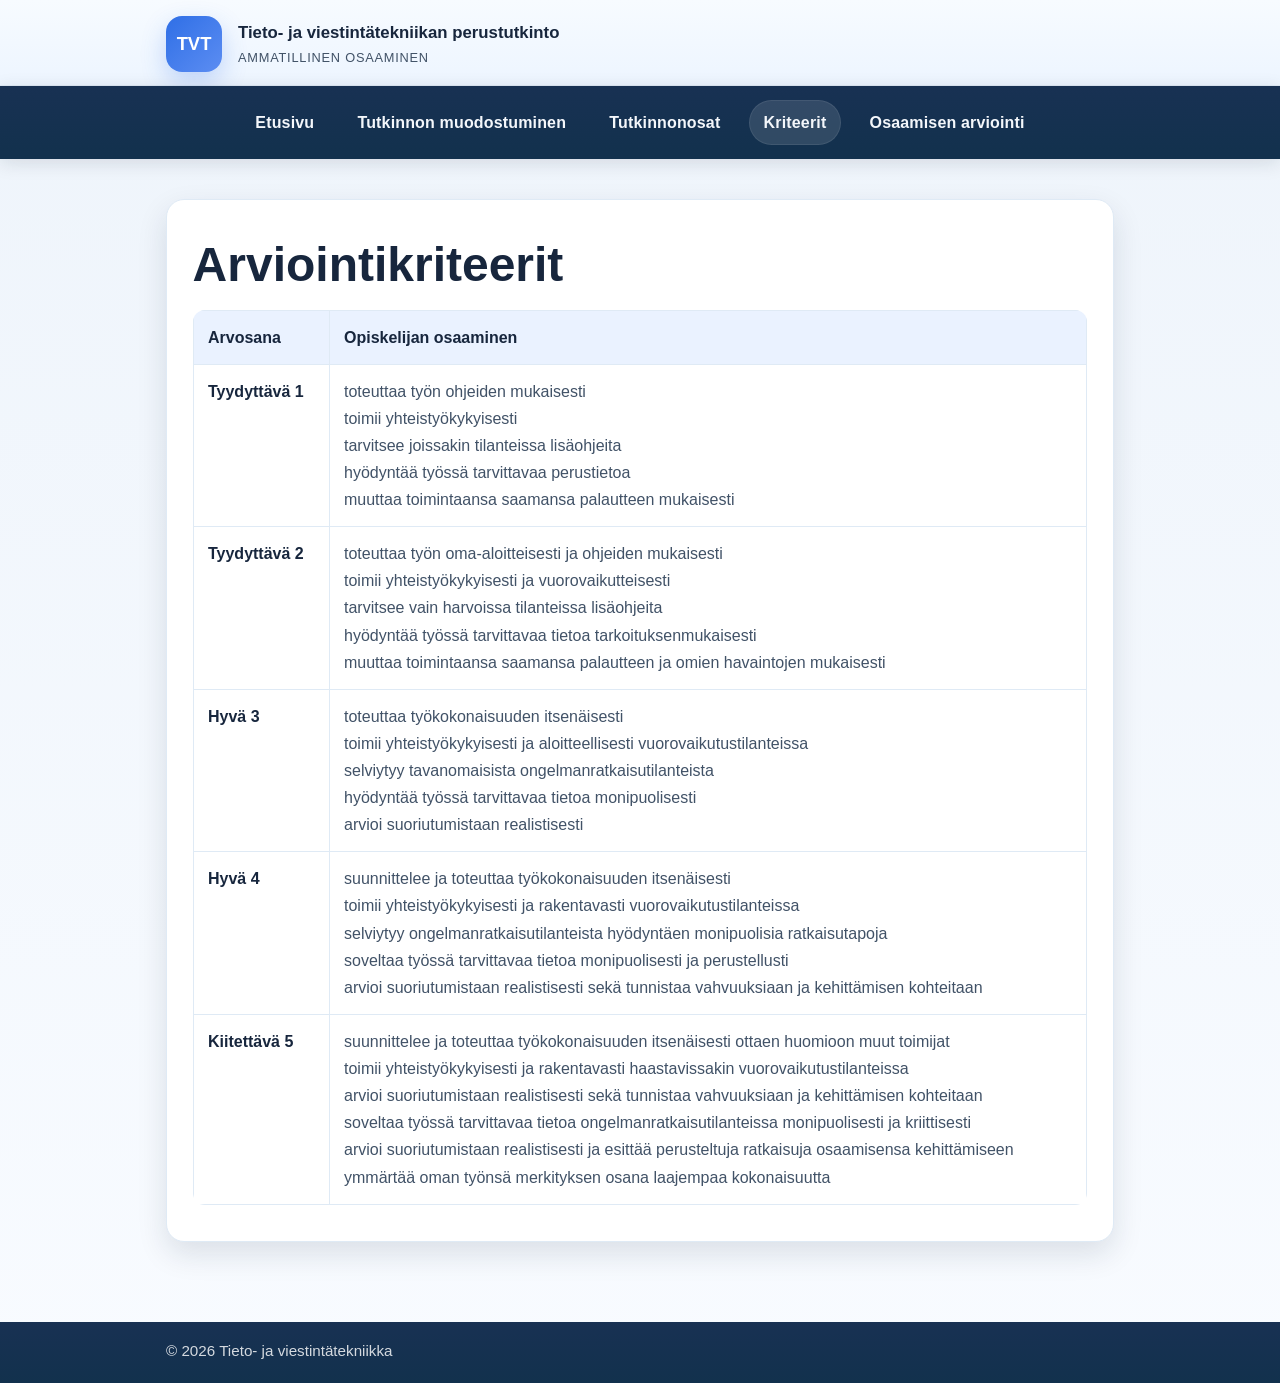
==== kriteerit.html @ acc20338 "muutettu html" ====
<!DOCTYPE html>
<html lang="fi">
  <head>
    <meta charset="UTF-8" />
    <meta name="viewport" content="width=device-width, initial-scale=1.0" />
    <title>Arviointikriteerit</title>
    <link rel="stylesheet" href="style.css" />
  </head>
  <body class="page-criteria">
    <header class="site-header">
      <div class="brand">
        <div class="brand-mark">TVT</div>
        <div class="brand-copy">
          <div class="brand-name">Tieto- ja viestintätekniikan perustutkinto</div>
          <div class="brand-subtitle">Ammatillinen osaaminen</div>
        </div>
      </div>
    </header>

    <nav>
      <ul class="nav-list">
        <li><a href="index.html">Etusivu</a></li>
        <li><a href="tutkinnon-muodostuminen.html">Tutkinnon muodostuminen</a></li>
        <li><a href="tutkinnonosat.html">Tutkinnonosat</a></li>
        <li><a href="kriteerit.html">Kriteerit</a></li>
        <li><a href="osaamisen-arviointi.html">Osaamisen arviointi</a></li>
      </ul>
    </nav>

    <main class="container">
      <article class="card">
        <h1>Arviointikriteerit</h1>

        <table>
          <thead>
            <tr>
              <th>Arvosana</th>
              <th>Opiskelijan osaaminen</th>
            </tr>
          </thead>
          <tbody>
            <tr>
              <td><strong>Tyydyttävä 1</strong></td>
              <td>
                toteuttaa työn ohjeiden mukaisesti<br />
                toimii yhteistyökykyisesti<br />
                tarvitsee joissakin tilanteissa lisäohjeita<br />
                hyödyntää työssä tarvittavaa perustietoa<br />
                muuttaa toimintaansa saamansa palautteen mukaisesti
              </td>
            </tr>
            <tr>
              <td><strong>Tyydyttävä 2</strong></td>
              <td>
                toteuttaa työn oma-aloitteisesti ja ohjeiden mukaisesti<br />
                toimii yhteistyökykyisesti ja vuorovaikutteisesti<br />
                tarvitsee vain harvoissa tilanteissa lisäohjeita<br />
                hyödyntää työssä tarvittavaa tietoa tarkoituksenmukaisesti<br />
                muuttaa toimintaansa saamansa palautteen ja omien havaintojen mukaisesti
              </td>
            </tr>
            <tr>
              <td><strong>Hyvä 3</strong></td>
              <td>
                toteuttaa työkokonaisuuden itsenäisesti<br />
                toimii yhteistyökykyisesti ja aloitteellisesti vuorovaikutustilanteissa<br />
                selviytyy tavanomaisista ongelmanratkaisutilanteista<br />
                hyödyntää työssä tarvittavaa tietoa monipuolisesti<br />
                arvioi suoriutumistaan realistisesti
              </td>
            </tr>
            <tr>
              <td><strong>Hyvä 4</strong></td>
              <td>
                suunnittelee ja toteuttaa työkokonaisuuden itsenäisesti<br />
                toimii yhteistyökykyisesti ja rakentavasti vuorovaikutustilanteissa<br />
                selviytyy ongelmanratkaisutilanteista hyödyntäen monipuolisia ratkaisutapoja<br />
                soveltaa työssä tarvittavaa tietoa monipuolisesti ja perustellusti<br />
                arvioi suoriutumistaan realistisesti sekä tunnistaa vahvuuksiaan ja kehittämisen kohteitaan
              </td>
            </tr>
            <tr>
              <td><strong>Kiitettävä 5</strong></td>
              <td>
                suunnittelee ja toteuttaa työkokonaisuuden itsenäisesti ottaen huomioon muut toimijat<br />
                toimii yhteistyökykyisesti ja rakentavasti haastavissakin vuorovaikutustilanteissa<br />
                arvioi suoriutumistaan realistisesti sekä tunnistaa vahvuuksiaan ja kehittämisen kohteitaan<br />
                soveltaa työssä tarvittavaa tietoa ongelmanratkaisutilanteissa monipuolisesti ja kriittisesti<br />
                arvioi suoriutumistaan realistisesti ja esittää perusteltuja ratkaisuja osaamisensa kehittämiseen<br />
                ymmärtää oman työnsä merkityksen osana laajempaa kokonaisuutta
              </td>
            </tr>
          </tbody>
        </table>
      </article>
    </main>

    <footer class="site-footer">
      <div class="footer-inner">
        <p>© 2026 Tieto- ja viestintätekniikka</p>
      </div>
    </footer>
  </body>
</html>
---- style.css ----
:root {
  --bg: #eef4fb;
  --bg-strong: #dfeaf7;
  --card: #ffffff;
  --text: #17263d;
  --muted: #415267;
  --nav-bg: #183153;
  --nav-text: #f4f7fb;
  --accent: #2f6fe6;
  --accent-soft: #eaf2ff;
  --border: #dfeaf5;
  --shadow: rgba(15, 36, 61, 0.12);
}

* {
  box-sizing: border-box;
}

html {
  scroll-behavior: smooth;
}

body {
  margin: 0;
  font-family: Arial, Helvetica, sans-serif;
  background: linear-gradient(180deg, var(--bg) 0%, #f8fbff 100%);
  color: var(--text);
  line-height: 1.7;
  min-height: 100vh;
  display: flex;
  flex-direction: column;
}

.site-header {
  background: linear-gradient(180deg, #f7fbff 0%, #edf5ff 100%);
  border-bottom: 1px solid var(--border);
}

.brand {
  max-width: 980px;
  margin: 0 auto;
  padding: 1rem 1rem 0.8rem;
  display: flex;
  align-items: center;
  justify-content: flex-start;
  gap: 1rem;
}

.brand-mark {
  width: 56px;
  height: 56px;
  border-radius: 16px;
  background: linear-gradient(135deg, var(--accent) 0%, #5c8df2 100%);
  color: #fff;
  display: flex;
  align-items: center;
  justify-content: center;
  font-size: 1.15rem;
  font-weight: 800;
  box-shadow: 0 10px 24px rgba(47, 111, 230, 0.25);
}

.brand-copy {
  display: flex;
  flex-direction: column;
}

.brand-name {
  font-size: 1.05rem;
  font-weight: 800;
  color: var(--text);
}

.brand-subtitle {
  font-size: 0.8rem;
  letter-spacing: 0.06em;
  text-transform: uppercase;
  color: var(--muted);
}

.site-footer {
  background: linear-gradient(180deg, var(--nav-bg) 0%, #12314d 100%);
  color: var(--nav-text);
  margin-top: auto;
}

.footer-inner {
  max-width: 980px;
  margin: 0 auto;
  padding: 1rem 1rem 1.2rem;
  display: flex;
  justify-content: flex-start;
  align-items: center;
  gap: 1rem;
  flex-wrap: wrap;
}

.site-footer p {
  margin: 0;
  color: rgba(255, 255, 255, 0.82);
  font-size: 0.95rem;
}

nav {
  background: linear-gradient(180deg, var(--nav-bg) 0%, #12314d 100%);
  padding: 0.9rem 1.25rem;
  box-shadow: 0 4px 18px rgba(17, 30, 45, 0.12);
  position: sticky;
  top: 0;
  z-index: 10;
}

.nav-list {
  list-style: none;
  display: flex;
  flex-wrap: wrap;
  gap: 0.55rem 0.9rem;
  justify-content: center;
  align-items: center;
  margin: 0;
  padding: 0;
}

.nav-list li {
  display: flex;
}

.nav-list a {
  color: var(--nav-text);
  text-decoration: none;
  font-weight: 700;
  letter-spacing: 0.01em;
  padding: 0.55rem 0.9rem;
  border-radius: 999px;
  transition: background-color 0.2s ease, transform 0.2s ease;
}

.nav-list a:hover {
  background: rgba(255, 255, 255, 0.08);
  transform: translateY(-1px);
}

.page-home .nav-list li:nth-child(1) a,
.page-structure .nav-list li:nth-child(2) a,
.page-modules .nav-list li:nth-child(3) a,
.page-criteria .nav-list li:nth-child(4) a,
.page-assessment .nav-list li:nth-child(5) a {
  background: rgba(255, 255, 255, 0.12);
  box-shadow: inset 0 0 0 1px rgba(255, 255, 255, 0.08);
}

.container {
  max-width: 980px;
  margin: 2.5rem auto;
  padding: 0 1rem 2.5rem;
  width: 100%;
}

.card {
  background: var(--card);
  border: 1px solid var(--border);
  border-radius: 18px;
  box-shadow: 0 12px 30px var(--shadow);
  padding: 2.25rem 1.6rem;
}

h1,
h2,
h3 {
  color: var(--text);
  margin-top: 0;
}

h1 {
  font-size: clamp(2.2rem, 4vw, 3rem);
  line-height: 1.2;
  margin-bottom: 1rem;
}

h2 {
  border-bottom: 2px solid var(--border);
  padding-bottom: 0.5rem;
  margin-top: 2rem;
  margin-bottom: 1rem;
}

p,
li,
td {
  color: var(--muted);
}

strong {
  color: var(--text);
}

p {
  margin: 0.85rem 0;
}

table {
  width: 100%;
  border-collapse: collapse;
  margin-top: 1rem;
  overflow: hidden;
  border-radius: 12px;
}

th,
td {
  border: 1px solid var(--border);
  padding: 0.8rem 0.9rem;
  vertical-align: top;
  text-align: left;
}

th {
  background: var(--accent-soft);
  color: var(--text);
  font-weight: 700;
}

ul {
  padding-left: 1.5rem;
}

ul ul {
  margin-top: 0.45rem;
}

.info {
  font-weight: 700;
  color: var(--text);
}

.module {
  border-bottom: 1px solid var(--border);
}

.module details > summary {
  list-style: none;
  display: flex;
  align-items: center;
  justify-content: space-between;
  gap: 1rem;
  padding: 1.1rem 0.25rem;
  cursor: pointer;
}

.module details > summary::-webkit-details-marker {
  display: none;
}

.module-title {
  color: var(--text);
  font-size: 1.15rem;
  font-weight: 700;
}

.module-meta {
  display: flex;
  flex-wrap: wrap;
  gap: 0.5rem 1rem;
  color: var(--muted);
  font-size: 0.9rem;
  font-weight: 700;
  white-space: nowrap;
}

.module details > summary::after {
  content: "+";
  color: var(--accent);
  font-size: 1.4rem;
  font-weight: 700;
}

.module details[open] > summary::after {
  content: "-";
}

.module-content {
  padding: 0 0.25rem 1rem;
}

.module-content h3 {
  margin-top: 1rem;
}

@media (max-width: 600px) {
  .brand {
    padding-top: 0.8rem;
  }

  .brand-name {
    font-size: 0.9rem;
  }

  .brand-subtitle {
    font-size: 0.68rem;
  }

  nav {
    padding: 0.7rem 1rem;
  }

  .nav-list {
    flex-direction: column;
    align-items: stretch;
  }

  .nav-list a {
    display: block;
    text-align: center;
  }

  .container {
    padding: 0 0.75rem 1.5rem;
    margin: 1.5rem auto;
  }

  .card {
    padding: 1.25rem 1rem;
    border-radius: 14px;
  }

  th,
  td {
    padding: 0.7rem 0.6rem;
  }

  .footer-inner {
    flex-direction: column;
    align-items: flex-start;
  }

  .module details > summary {
    align-items: flex-start;
    flex-wrap: wrap;
  }

  .module-meta {
    white-space: normal;
  }
}
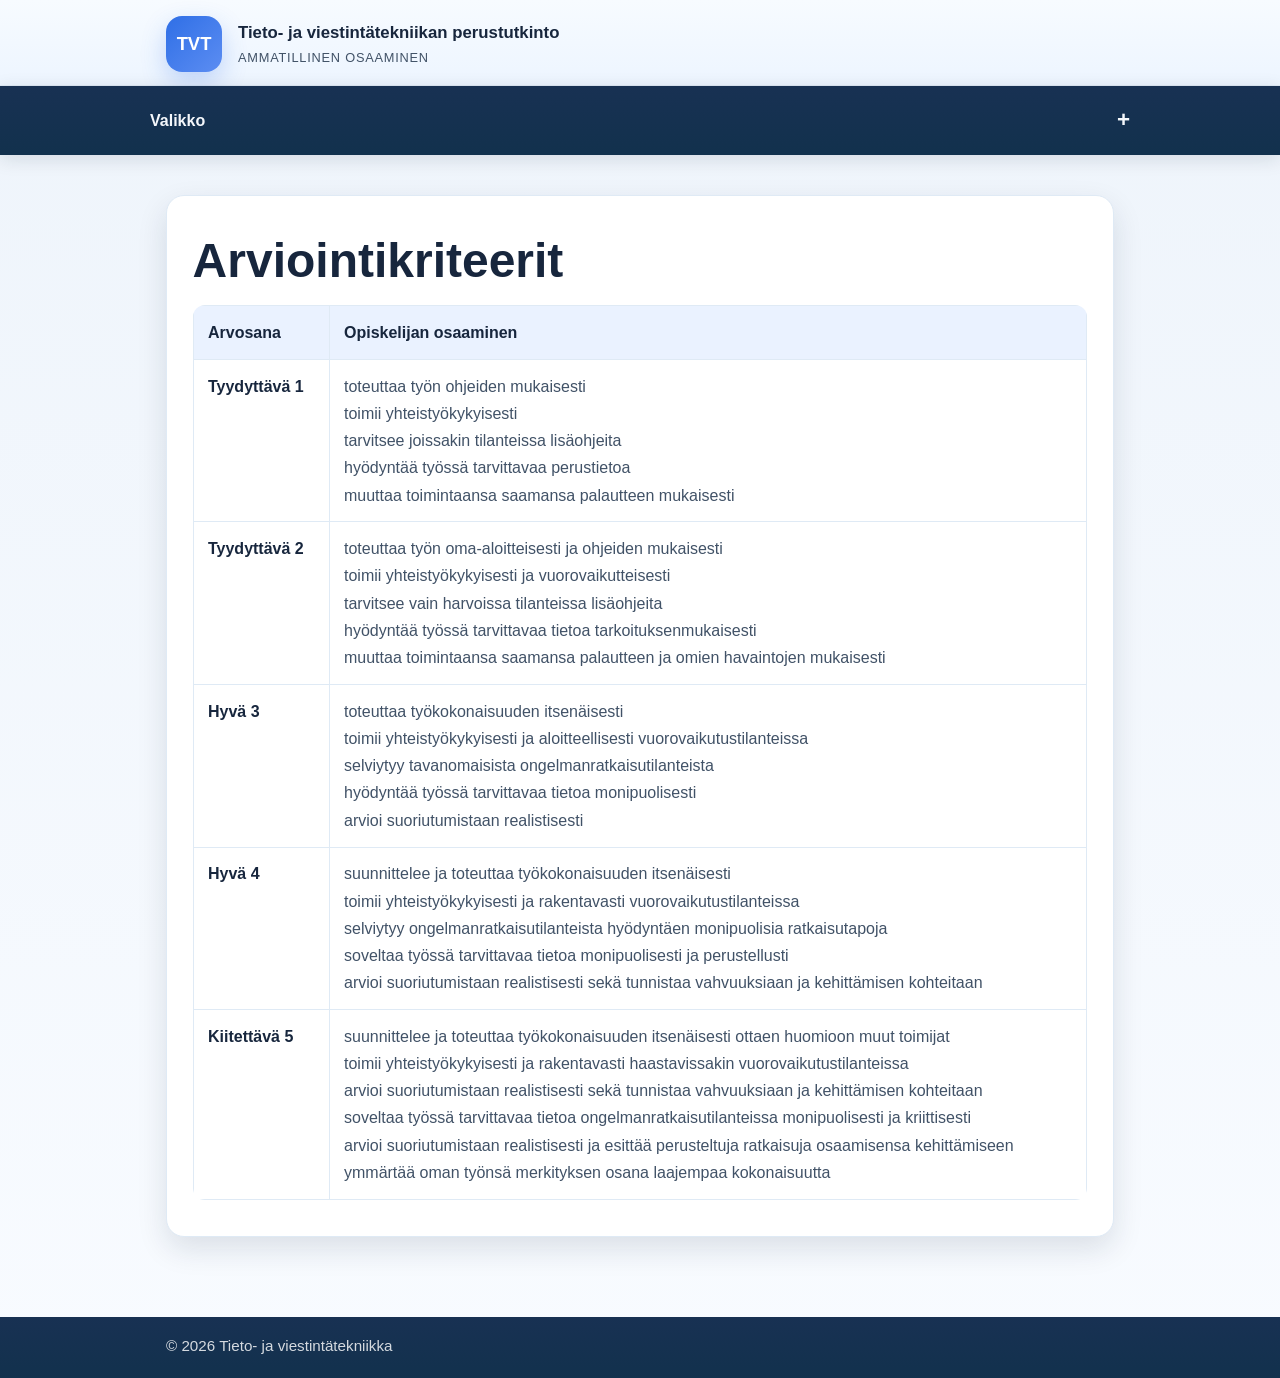
==== commit 5dcd0d3d: "valikoiden tekeminen" ====
--- a/kriteerit.html
+++ b/kriteerit.html
@@ -8,23 +8,26 @@
   </head>
   <body class="page-criteria">
     <header class="site-header">
-      <div class="brand">
+      <a class="brand" href="index.html" aria-label="Tieto- ja viestintätekniikan perustutkinto, etusivu">
         <div class="brand-mark">TVT</div>
         <div class="brand-copy">
           <div class="brand-name">Tieto- ja viestintätekniikan perustutkinto</div>
           <div class="brand-subtitle">Ammatillinen osaaminen</div>
         </div>
-      </div>
+      </a>
     </header>
 
     <nav>
-      <ul class="nav-list">
-        <li><a href="index.html">Etusivu</a></li>
-        <li><a href="tutkinnon-muodostuminen.html">Tutkinnon muodostuminen</a></li>
-        <li><a href="tutkinnonosat.html">Tutkinnonosat</a></li>
-        <li><a href="kriteerit.html">Kriteerit</a></li>
-        <li><a href="osaamisen-arviointi.html">Osaamisen arviointi</a></li>
-      </ul>
+      <details class="nav-menu">
+        <summary>Valikko</summary>
+        <ul class="nav-list">
+          <li><a href="index.html">Etusivu</a></li>
+          <li><a href="tutkinnon-muodostuminen.html">Tutkinnon muodostuminen</a></li>
+          <li><a href="tutkinnonosat.html">Tutkinnonosat</a></li>
+          <li><a href="kriteerit.html">Kriteerit</a></li>
+          <li><a href="osaamisen-arviointi.html">Osaamisen arviointi</a></li>
+        </ul>
+      </details>
     </nav>
 
     <main class="container">
--- a/style.css
+++ b/style.css
@@ -44,6 +44,13 @@
   align-items: center;
   justify-content: flex-start;
   gap: 1rem;
+  color: inherit;
+  text-decoration: none;
+}
+
+.brand:focus-visible {
+  outline: 3px solid var(--accent);
+  outline-offset: -3px;
 }
 
 .brand-mark {
@@ -110,6 +117,32 @@
   z-index: 10;
 }
 
+.nav-menu > summary {
+  display: flex;
+  justify-content: space-between;
+  align-items: center;
+  max-width: 980px;
+  min-height: 2.5rem;
+  margin: 0 auto;
+  color: var(--nav-text);
+  font-weight: 700;
+  cursor: pointer;
+  list-style: none;
+}
+
+.nav-menu > summary::-webkit-details-marker {
+  display: none;
+}
+
+.nav-menu > summary::after {
+  content: "+";
+  font-size: 1.4rem;
+}
+
+.nav-menu[open] > summary::after {
+  content: "-";
+}
+
 .nav-list {
   list-style: none;
   display: flex;
@@ -306,6 +339,7 @@
   .nav-list {
     flex-direction: column;
     align-items: stretch;
+    padding-top: 0.5rem;
   }
 
   .nav-list a {
